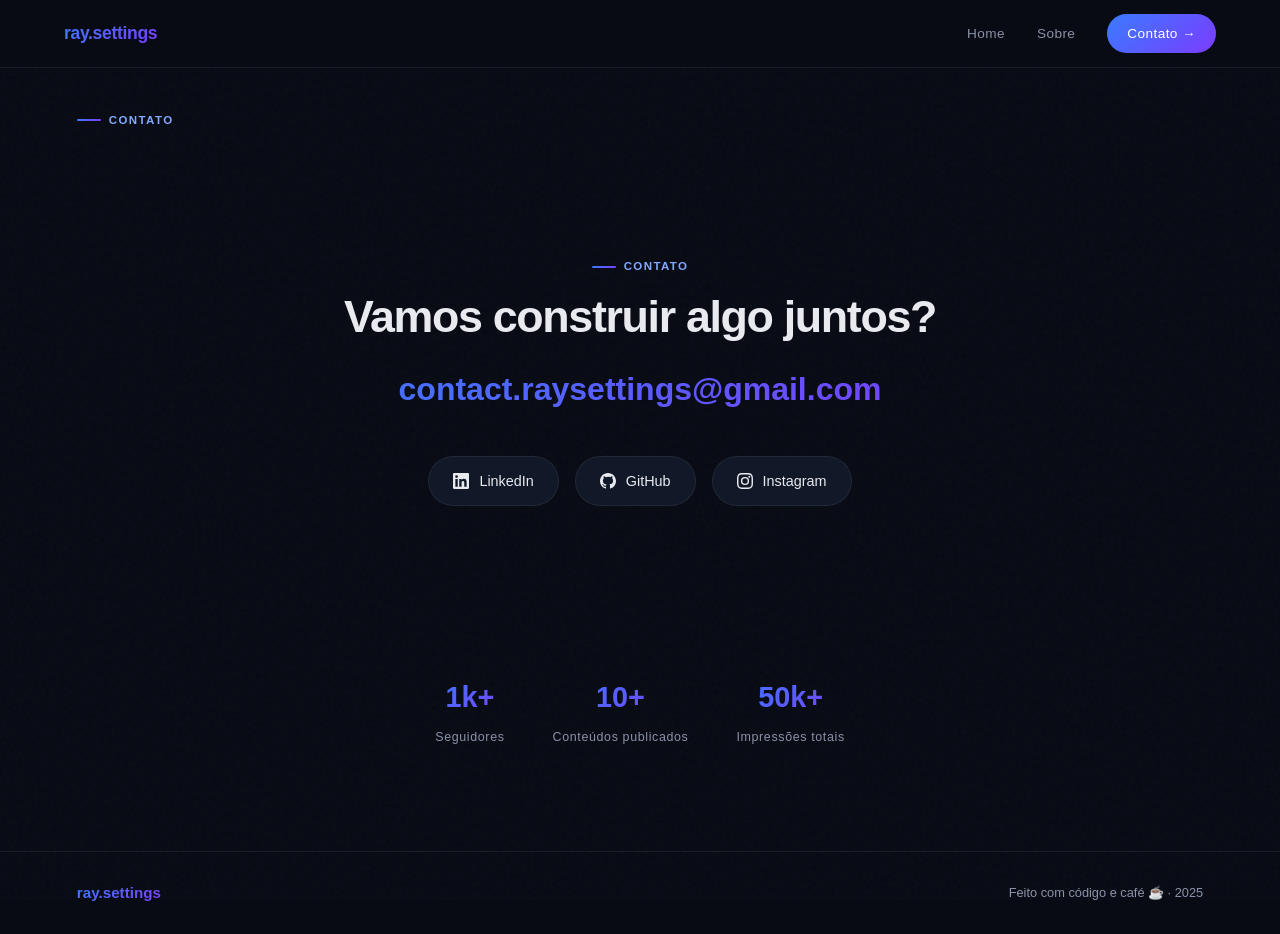
==== contato.html @ 5827b421 "feat: finalmente um portfolio" ====
<!DOCTYPE html>
<html lang="en">

<head>
    <meta charset="UTF-8">
    <meta name="viewport" content="width=device-width, initial-scale=1.0">
    <title>Contato</title>
    <link rel="stylesheet" href="pagina.css" />
    <link rel="preconnect" href="https://fonts.googleapis.com" />
    <link rel="preconnect" href="https://fonts.gstatic.com" crossorigin />
</head>

<body>
    <header>
        <div class="logo">ray.settings</div>
        <nav>
            <a href="index.html">Home</a>
            <a href="sobre.html">Sobre</a>
            <a href="contato.html" class="nav-cta">Contato →</a>
        </nav>
    </header>

    <section class="content-section" id="conteudo">
        <span class="section-label">Contato</span>
        <section id="contato">
            <div class="contact-inner">
                <span class="section-label">Contato</span>
                <h2 class="section-title">Vamos construir algo juntos?</h2>



                <a href="mailto:contact.raysettings@gmail.com" class="contact-email">contact.raysettings@gmail.com</a>

                <div class="contact-links">
                    <a href="https://www.linkedin.com/in/rayanne-melo" class="contact-link">
                        <svg width="16" height="16" viewBox="0 0 24 24" fill="currentColor">
                            <path
                                d="M20.447 20.452h-3.554v-5.569c0-1.328-.027-3.037-1.852-3.037-1.853 0-2.136 1.445-2.136 2.939v5.667H9.351V9h3.414v1.561h.046c.477-.9 1.637-1.85 3.37-1.85 3.601 0 4.267 2.37 4.267 5.455v6.286zM5.337 7.433a2.062 2.062 0 0 1-2.063-2.065 2.064 2.064 0 1 1 2.063 2.065zm1.782 13.019H3.555V9h3.564v11.452zM22.225 0H1.771C.792 0 0 .774 0 1.729v20.542C0 23.227.792 24 1.771 24h20.451C23.2 24 24 23.227 24 22.271V1.729C24 .774 23.2 0 22.222 0h.003z" />
                        </svg>
                        LinkedIn
                    </a>
                    <a href="https://github.com/rayannemd" class="contact-link">
                        <svg width="16" height="16" viewBox="0 0 24 24" fill="currentColor">
                            <path
                                d="M12 0C5.374 0 0 5.373 0 12c0 5.302 3.438 9.8 8.207 11.387.599.111.793-.261.793-.577v-2.234c-3.338.726-4.033-1.416-4.033-1.416-.546-1.387-1.333-1.756-1.333-1.756-1.089-.745.083-.729.083-.729 1.205.084 1.839 1.237 1.839 1.237 1.07 1.834 2.807 1.304 3.492.997.107-.775.418-1.305.762-1.604-2.665-.305-5.467-1.334-5.467-5.931 0-1.311.469-2.381 1.236-3.221-.124-.303-.535-1.524.117-3.176 0 0 1.008-.322 3.301 1.23A11.509 11.509 0 0 1 12 5.803c1.02.005 2.047.138 3.006.404 2.291-1.552 3.297-1.23 3.297-1.23.653 1.653.242 2.874.118 3.176.77.84 1.235 1.911 1.235 3.221 0 4.609-2.807 5.624-5.479 5.921.43.372.823 1.102.823 2.222v3.293c0 .319.192.694.801.576C20.566 21.797 24 17.3 24 12c0-6.627-5.373-12-12-12z" />
                        </svg>
                        GitHub
                    </a>
                    <a href="https://www.instagram.com/ray.settings" class="contact-link">
                        <svg width="16" height="16" viewBox="0 0 24 24" fill="currentColor">
                            <path
                                d="M12 2.163c3.204 0 3.584.012 4.85.07 3.252.148 4.771 1.691 4.919 4.919.058 1.265.069 1.645.069 4.849 0 3.205-.012 3.584-.069 4.849-.149 3.225-1.664 4.771-4.919 4.919-1.266.058-1.644.07-4.85.07-3.204 0-3.584-.012-4.849-.07-3.26-.149-4.771-1.699-4.919-4.92-.058-1.265-.07-1.644-.07-4.849 0-3.204.013-3.583.07-4.849.149-3.227 1.664-4.771 4.919-4.919 1.266-.057 1.645-.069 4.849-.069zM12 0C8.741 0 8.333.014 7.053.072 2.695.272.273 2.69.073 7.052.014 8.333 0 8.741 0 12c0 3.259.014 3.668.072 4.948.2 4.358 2.618 6.78 6.98 6.98C8.333 23.986 8.741 24 12 24c3.259 0 3.668-.014 4.948-.072 4.354-.2 6.782-2.618 6.979-6.98.059-1.28.073-1.689.073-4.948 0-3.259-.014-3.667-.072-4.947-.196-4.354-2.617-6.78-6.979-6.98C15.668.014 15.259 0 12 0zm0 5.838a6.162 6.162 0 1 0 0 12.324 6.162 6.162 0 0 0 0-12.324zM12 16a4 4 0 1 1 0-8 4 4 0 0 1 0 8zm6.406-11.845a1.44 1.44 0 1 0 0 2.881 1.44 1.44 0 0 0 0-2.881z" />
                        </svg>
                        Instagram
                    </a>
                </div>
            </div>
        </section>

        <div class="base-stats">
            <div class="stat">
                <span class="stat-num">1k+</span>
                <span class="stat-label">Seguidores</span>
            </div>
            <div class="stat">
                <span class="stat-num">10+</span>
                <span class="stat-label">Conteúdos publicados</span>
            </div>
            <div class="stat">
                <span class="stat-num">50k+</span>
                <span class="stat-label">Impressões totais</span>
            </div>
        </div>
    </section>

    <footer>
        <div class="footer-logo">ray.settings</div>
        <p>Feito com código e café ☕ · 2025</p>
    </footer>
</body>

</html>
---- pagina.css ----
*,
*::before,
*::after {
    box-sizing: border-box;
    margin: 0;
    padding: 0;
}

:root {
    --grad: linear-gradient(135deg, #3A7BFF, #7B3CFF);
    --grad-r: linear-gradient(135deg, #7B3CFF, #3A7BFF);
    --blue: #3A7BFF;
    --purple: #7B3CFF;
    --bg: #080b14;
    --bg2: #0d1120;
    --surface: #111827;
    --border: rgba(255, 255, 255, 0.07);
    --text: #e8eaf0;
    --muted: #8b92a9;
    --font-display: 'Syne', sans-serif;
    --font-body: 'DM Sans', sans-serif;
    --radius: 16px;
    --nav-h: 68px;
}

html {
    scroll-behavior: smooth;
}

body {
    background: var(--bg);
    color: var(--text);
    font-family: var(--font-body);
    font-weight: 400;
    line-height: 1.7;
    overflow-x: hidden;
}

/* ── NOISE OVERLAY ── */
body::before {
    content: '';
    position: fixed;
    inset: 0;
    z-index: 0;
    background-image: url("data:image/svg+xml,%3Csvg viewBox='0 0 256 256' xmlns='http://www.w3.org/2000/svg'%3E%3Cfilter id='n'%3E%3CfeTurbulence type='fractalNoise' baseFrequency='0.9' numOctaves='4' stitchTiles='stitch'/%3E%3C/filter%3E%3Crect width='100%25' height='100%25' filter='url(%23n)' opacity='1'/%3E%3C/svg%3E");
    opacity: 0.025;
    pointer-events: none;
}

/* ── NAV ── */
header {
    position: fixed;
    top: 0;
    left: 0;
    right: 0;
    z-index: 100;
    height: var(--nav-h);
    display: flex;
    align-items: center;
    justify-content: space-between;
    padding: 0 clamp(20px, 5vw, 80px);
    background: rgba(8, 11, 20, 0.75);
    backdrop-filter: blur(18px);
    border-bottom: 1px solid var(--border);
}

.logo {
    font-family: var(--font-display);
    font-weight: 800;
    font-size: 1.1rem;
    background: var(--grad);
    -webkit-background-clip: text;
    -webkit-text-fill-color: transparent;
    background-clip: text;
    letter-spacing: -0.02em;
}

nav {
    display: flex;
    align-items: center;
    gap: 32px;
}

nav a {
    color: var(--muted);
    text-decoration: none;
    font-size: 0.85rem;
    font-weight: 500;
    letter-spacing: 0.03em;
    transition: color 0.2s;
}

nav a:hover {
    color: var(--text);
}

.nav-cta {
    background: var(--grad);
    color: #fff !important;
    padding: 8px 20px;
    border-radius: 50px;
    font-weight: 500 !important;
    transition: opacity 0.2s !important;
}

.nav-cta:hover {
    opacity: 0.85;
}

/* ── BASE (antigo HERO) ── */
.base {
    min-height: 100vh;
    display: flex;
    flex-direction: column;
    align-items: center;
    justify-content: center;
    text-align: center;
    padding: calc(var(--nav-h) + 40px) clamp(20px, 6vw, 120px) 80px;
    position: relative;
    overflow: hidden;
}

.base-glow {
    position: absolute;
    top: -200px;
    left: 50%;
    transform: translateX(-50%);
    width: 700px;
    height: 700px;
    background: radial-gradient(circle, rgba(58, 123, 255, 0.18) 0%, rgba(123, 60, 255, 0.10) 50%, transparent 70%);
    pointer-events: none;
}

.base-badge {
    display: inline-flex;
    align-items: center;
    gap: 8px;
    background: rgba(58, 123, 255, 0.12);
    border: 1px solid rgba(58, 123, 255, 0.3);
    border-radius: 50px;
    padding: 6px 16px;
    font-size: 0.78rem;
    font-weight: 500;
    color: #82a8ff;
    letter-spacing: 0.05em;
    text-transform: uppercase;
    margin-bottom: 32px;
    animation: fadeUp 0.6s ease both;
}

.base-badge .dot {
    width: 6px;
    height: 6px;
    border-radius: 50%;
    background: #3A7BFF;
    animation: pulse 2s infinite;
}

.base h1 {
    font-family: var(--font-display);
    font-size: clamp(2.4rem, 6vw, 5rem);
    font-weight: 800;
    line-height: 1.05;
    letter-spacing: -0.03em;
    max-width: 800px;
    animation: fadeUp 0.6s 0.1s ease both;
}

.base h1 .grad-text {
    background: var(--grad);
    -webkit-background-clip: text;
    -webkit-text-fill-color: transparent;
    background-clip: text;
}

.base h4 {
    font-family: var(--font-display);
    color: var(--grad);
    font-size: clamp(1rem, 2vw, 1.2rem);
    margin-top: 16px;
    font-weight: 400;
    animation: fadeUp 0.6s 0.15s ease both;
}

.base p {
    color: var(--muted);
    font-size: clamp(1rem, 2vw, 1.2rem);
    max-width: 560px;
    margin: 24px auto 0;
    font-weight: 300;
    animation: fadeUp 0.6s 0.2s ease both;
}

.base-actions {
    display: flex;
    gap: 16px;
    flex-wrap: wrap;
    justify-content: center;
    margin-top: 44px;
    animation: fadeUp 0.6s 0.3s ease both;
}

.btn-primary {
    background: var(--grad);
    color: #fff;
    border: none;
    padding: 14px 32px;
    border-radius: 50px;
    font-family: var(--font-body);
    font-size: 0.95rem;
    font-weight: 500;
    cursor: pointer;
    text-decoration: none;
    display: inline-flex;
    align-items: center;
    gap: 8px;
    transition: transform 0.2s, box-shadow 0.2s;
    box-shadow: 0 0 32px rgba(58, 123, 255, 0.25);
}

.btn-primary:hover {
    transform: translateY(-2px);
    box-shadow: 0 8px 40px rgba(58, 123, 255, 0.4);
}

.btn-ghost {
    background: transparent;
    color: var(--text);
    border: 1px solid var(--border);
    padding: 14px 32px;
    border-radius: 50px;
    font-family: var(--font-body);
    font-size: 0.95rem;
    font-weight: 500;
    cursor: pointer;
    text-decoration: none;
    display: inline-flex;
    align-items: center;
    gap: 8px;
    transition: border-color 0.2s, background 0.2s;
}

.btn-ghost:hover {
    border-color: rgba(255, 255, 255, 0.3);
    background: rgba(255, 255, 255, 0.04);
}

    .base-stats {
        display: flex;
        gap: 48px;
        justify-content: center;
        margin-top: 64px;
        animation: fadeUp 0.6s 0.4s ease both;
    }

.stat {
    text-align: center;
}

.stat-num {
    font-family: var(--font-display);
    font-size: 1.8rem;
    font-weight: 800;
    background: var(--grad);
    -webkit-background-clip: text;
    -webkit-text-fill-color: transparent;
    background-clip: text;
    display: block;
}

.stat-label {
    font-size: 0.78rem;
    color: var(--muted);
    letter-spacing: 0.05em;
}

/* ── SECTION BASE ── */
section {
    padding: clamp(60px, 8vw, 120px) clamp(20px, 6vw, 120px);
    position: relative;
}

.section-label {
    display: inline-flex;
    align-items: center;
    gap: 8px;
    font-size: 0.72rem;
    letter-spacing: 0.12em;
    text-transform: uppercase;
    color: #82a8ff;
    font-weight: 600;
    margin-bottom: 16px;
}

.section-label::before {
    content: '';
    display: block;
    width: 24px;
    height: 2px;
    background: var(--grad);
    border-radius: 2px;
}

.section-title {
    font-family: var(--font-display);
    font-size: clamp(1.8rem, 4vw, 2.8rem);
    font-weight: 800;
    line-height: 1.1;
    letter-spacing: -0.03em;
    max-width: 640px;
}

/* ── SOBRE ── */

.about {
    background: var(--bg2);
}

.about-grid {
    display: grid;
    grid-template-columns: 1fr 1fr;
    gap: 64px;
    align-items: center;
    justify-content: center;
    margin-top: 52px;
}

/* PHOTO COLUMN */
.about-photo {
    display: flex;
    align-items: center;
    justify-content: center;
}

.photo-ring {
    width: 320px;
    height: 320px;
    border-radius: 999px;
    display: flex;
    align-items: center;
    justify-content: center;
    background: radial-gradient(circle at 30% 20%, rgba(123, 60, 255, 0.14), transparent 30%), rgba(255, 255, 255, 0.02);
    border: 1px solid rgba(255, 255, 255, 0.03);
    box-shadow: 0 20px 60px rgba(11, 14, 30, 0.6), 0 0 48px rgba(123, 60, 255, 0.06) inset;
    padding: 18px;
}

.avatar {
    width: 100%;
    height: 100%;
    border-radius: 999px;
    object-fit: cover;
    display: block;
    border: 1px solid rgba(10, 10, 10, 0.4);
}

/* TABS */
.tabs {
    display: flex;
    gap: 12px;
    margin-top: 42px;
    justify-content: center;
    max-width: 980px;
    margin-left: auto;
    margin-right: auto;
}

.tabs .tab {
    background: transparent;
    border: 1px solid var(--border);
    padding: 12px 18px;
    border-radius: 12px;
    cursor: pointer;
    color: var(--muted);
    font-weight: 600;
}

.tabs .tab.active {
    background: linear-gradient(90deg, rgba(123, 60, 255, 0.14), rgba(58, 123, 255, 0.08));
    border-color: rgba(58, 123, 255, 0.35);
    color: var(--text);
}

/* Tab panes */
.tab-content {
    max-width: 1100px;
    margin: 18px auto 0;
}

.tab-pane {
    display: none;
    margin-top: 20px;
}

.tab-pane.active {
    display: block;
}

.about-text p {
    color: var(--muted);
    margin-bottom: 20px;
    font-size: 1rem;
}

.about-text p:last-child {
    margin-bottom: 0;
}

.about-text strong {
    color: var(--text);
    font-weight: 500;
}

/* ── HABILIDADES ── */
.stack {
    padding: 28px;
    display: flex;
    gap: 12px;
    flex-wrap: wrap;
    justify-content: center;
    margin-top: 32px;
}

.tag {
    background: var(--surface);
    border: 1px solid var(--border);
    color: var(--text);
    padding: 8px 16px;
    border-radius: 12px;
    font-size: 0.85rem;
    font-weight: 500;
}

.skills-grid {
    display: grid;
    grid-template-columns: repeat(3, 1fr);
    gap: 24px;
    margin-top: 52px;
}

.skill-group {
    background: var(--surface);
    border: 1px solid var(--border);
    border-radius: var(--radius);
    padding: 28px;
}

.skill-group-title {
    font-family: var(--font-display);
    font-size: 0.85rem;
    font-weight: 700;
    letter-spacing: 0.06em;
    text-transform: uppercase;
    color: var(--muted);
    margin-bottom: 20px;
    display: flex;
    align-items: center;
    gap: 10px;
}

.skill-group-title span {
    width: 28px;
    height: 28px;
    border-radius: 8px;
    background: var(--grad);
    display: flex;
    align-items: center;
    justify-content: center;
    font-size: 0.85rem;
}

.skill-list {
    list-style: none;
    display: flex;
    flex-direction: column;
    gap: 12px;
}

.skill-item {
    display: flex;
    align-items: center;
    justify-content: space-between;
}

.skill-name {
    font-size: 0.9rem;
    color: var(--text);
}

.skill-bar-bg {
    width: 90px;
    height: 4px;
    background: rgba(255, 255, 255, 0.08);
    border-radius: 2px;
    overflow: hidden;
}

.skill-bar-fill {
    height: 100%;
    border-radius: 2px;
    background: var(--grad);
    transform-origin: left;
    animation: barGrow 1s 0.5s ease both;
}

/* ── DIFERENCIAIS ── */
.diff-grid {
    display: grid;
    grid-template-columns: repeat(auto-fill, minmax(280px, 1fr));
    gap: 24px;
    margin-top: 52px;
    max-width: 1100px;
    margin-left: auto;
    margin-right: auto;
}

.diff-card {
    background: var(--surface);
    border: 1px solid var(--border);
    border-radius: var(--radius);
    padding: 28px;
    position: relative;
    overflow: hidden;
    transition: border-color 0.25s;
}

.diff-card::before {
    content: '';
    position: absolute;
    top: 0;
    left: 0;
    right: 0;
    height: 2px;
    background: var(--grad);
    transform: scaleX(0);
    transform-origin: left;
    transition: transform 0.35s ease;
}

.diff-card:hover {
    border-color: rgba(58, 123, 255, 0.35);
}

.diff-card:hover::before {
    transform: scaleX(1);
}

.diff-num {
    font-family: var(--font-display);
    font-size: 3rem;
    font-weight: 800;
    line-height: 1;
    background: var(--grad);
    -webkit-background-clip: text;
    -webkit-text-fill-color: transparent;
    background-clip: text;
    opacity: 0.25;
    position: absolute;
    top: 20px;
    right: 24px;
}

.diff-card h3 {
    font-family: var(--font-display);
    font-size: 1.05rem;
    font-weight: 700;
    margin-bottom: 10px;
}

.diff-card p {
    color: var(--muted);
    font-size: 0.88rem;
}

/* ── CERTIFICADOS ── */
.cert-grid {
    display: grid;
    grid-template-columns: repeat(auto-fill, minmax(220px, 1fr));
    gap: 18px;
    margin-top: 18px;
    align-items: start;
}

.cert-card.diff-card {
    display: flex;
    flex-direction: column;
    text-decoration: none;
    color: inherit;
    padding: 16px;
}

.cert-img {
    width: 100%;
    height: 140px;
    object-fit: cover;
    border-radius: 8px;
    display: block;
    background: rgba(255, 255, 255, 0.02);
    border: 1px solid rgba(255, 255, 255, 0.02);
}

.cert-meta {
    padding-top: 12px;
}

.cert-meta h4 {
    margin: 0 0 6px 0;
    font-size: 1rem;
}

.cert-meta p {
    margin: 0;
    color: var(--muted);
    font-size: 0.88rem;
}

/* ── CONTATO ── */
.contact-inner {
    max-width: 700px;
    margin: 0 auto;
    text-align: center;
}

.contact-inner .section-label {
    justify-content: center;
}

.contact-inner .section-title {
    margin: 0 auto 20px;
}

.contact-sub {
    color: var(--muted);
    max-width: 460px;
    margin: 0 auto 48px;
}

.contact-links {
    display: flex;
    justify-content: center;
    gap: 16px;
    flex-wrap: wrap;
}

.contact-link {
    display: inline-flex;
    align-items: center;
    gap: 10px;
    background: var(--surface);
    border: 1px solid var(--border);
    color: var(--text);
    text-decoration: none;
    padding: 12px 24px;
    border-radius: 50px;
    font-size: 0.9rem;
    font-weight: 500;
    transition: border-color 0.2s, background 0.2s;
}

.contact-link:hover {
    border-color: rgba(58, 123, 255, 0.5);
    background: rgba(58, 123, 255, 0.08);
}

.contact-email {
    font-family: var(--font-display);
    font-size: clamp(1.3rem, 3vw, 2rem);
    font-weight: 700;
    background: var(--grad);
    -webkit-background-clip: text;
    -webkit-text-fill-color: transparent;
    background-clip: text;
    text-decoration: none;
    display: block;
    margin-bottom: 40px;
    transition: opacity 0.2s;
}

.contact-email:hover {
    opacity: 0.8;
}

/* ── FOOTER ── */
footer {
    border-top: 1px solid var(--border);
    padding: 28px clamp(20px, 6vw, 120px);
    display: flex;
    justify-content: space-between;
    align-items: center;
}

footer p {
    font-size: 0.8rem;
    color: var(--muted);
}

.footer-logo {
    font-family: var(--font-display);
    font-weight: 800;
    font-size: 0.95rem;
    background: var(--grad);
    -webkit-background-clip: text;
    -webkit-text-fill-color: transparent;
    background-clip: text;
}

@keyframes fadeUp {
    from {
        opacity: 0;
        transform: translateY(24px);
    }

    to {
        opacity: 1;
        transform: translateY(0);
    }
}

@keyframes pulse {

    0%,
    100% {
        opacity: 1;
        transform: scale(1);
    }

    50% {
        opacity: 0.5;
        transform: scale(0.85);
    }
}

@keyframes barGrow {
    from {
        transform: scaleX(0);
    }

    to {
        transform: scaleX(1);
    }
}

@media (max-width: 860px) {
    .about-grid {
        grid-template-columns: 1fr;
        gap: 40px;
    }

    .skills-grid {
        grid-template-columns: 1fr 1fr;
    }

    .content-grid {
        grid-template-columns: 1fr;
    }

    nav a:not(.nav-cta) {
        display: none;
    }
}

@media (max-width: 560px) {
    .base-stats {
        gap: 28px;
    }

    .skills-grid {
        grid-template-columns: 1fr;
    }

    footer {
        flex-direction: column;
        gap: 12px;
        text-align: center;
    }
}
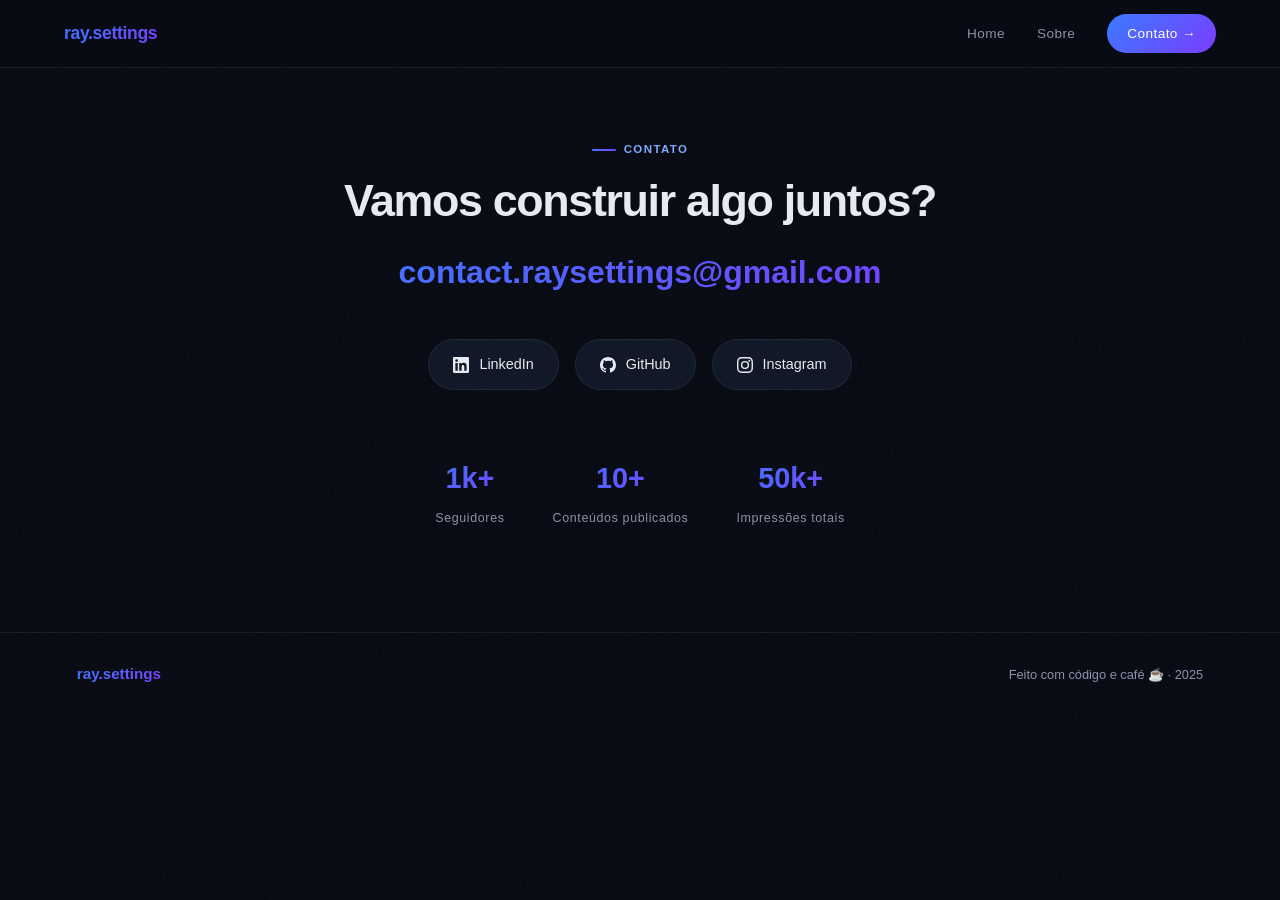
==== commit f85c00dc: "ajustando versao mobile" ====
--- a/contato.html
+++ b/contato.html
@@ -1,10 +1,10 @@
 <!DOCTYPE html>
-<html lang="en">
+<html lang="pt-BR">
 
 <head>
     <meta charset="UTF-8">
     <meta name="viewport" content="width=device-width, initial-scale=1.0">
-    <title>Contato</title>
+    <title>Contato — Rayanne Melo</title>
     <link rel="stylesheet" href="pagina.css" />
     <link rel="preconnect" href="https://fonts.googleapis.com" />
     <link rel="preconnect" href="https://fonts.gstatic.com" crossorigin />
@@ -18,46 +18,51 @@
             <a href="sobre.html">Sobre</a>
             <a href="contato.html" class="nav-cta">Contato →</a>
         </nav>
+        <button class="nav-toggle" id="nav-toggle" aria-label="Abrir menu">
+            <span></span>
+            <span></span>
+            <span></span>
+        </button>
     </header>
+    <div class="mobile-nav" id="mobile-nav">
+        <a href="index.html">Home</a>
+        <a href="sobre.html">Sobre</a>
+        <a href="contato.html" class="nav-cta">Contato →</a>
+    </div>
 
-    <section class="content-section" id="conteudo">
-        <span class="section-label">Contato</span>
-        <section id="contato">
-            <div class="contact-inner">
-                <span class="section-label">Contato</span>
-                <h2 class="section-title">Vamos construir algo juntos?</h2>
+    <section class="main-section" id="contato">
+        <div class="contact-inner">
+            <span class="section-label">Contato</span>
+            <h2 class="section-title">Vamos construir algo juntos?</h2>
 
+            <a href="mailto:contact.raysettings@gmail.com" class="contact-email">contact.raysettings@gmail.com</a>
 
+            <div class="contact-links">
+                <a href="https://www.linkedin.com/in/rayanne-melo" class="contact-link">
+                    <svg width="16" height="16" viewBox="0 0 24 24" fill="currentColor">
+                        <path
+                            d="M20.447 20.452h-3.554v-5.569c0-1.328-.027-3.037-1.852-3.037-1.853 0-2.136 1.445-2.136 2.939v5.667H9.351V9h3.414v1.561h.046c.477-.9 1.637-1.85 3.37-1.85 3.601 0 4.267 2.37 4.267 5.455v6.286zM5.337 7.433a2.062 2.062 0 0 1-2.063-2.065 2.064 2.064 0 1 1 2.063 2.065zm1.782 13.019H3.555V9h3.564v11.452zM22.225 0H1.771C.792 0 0 .774 0 1.729v20.542C0 23.227.792 24 1.771 24h20.451C23.2 24 24 23.227 24 22.271V1.729C24 .774 23.2 0 22.222 0h.003z" />
+                    </svg>
+                    LinkedIn
+                </a>
+                <a href="https://github.com/rayannemd" class="contact-link">
+                    <svg width="16" height="16" viewBox="0 0 24 24" fill="currentColor">
+                        <path
+                            d="M12 0C5.374 0 0 5.373 0 12c0 5.302 3.438 9.8 8.207 11.387.599.111.793-.261.793-.577v-2.234c-3.338.726-4.033-1.416-4.033-1.416-.546-1.387-1.333-1.756-1.333-1.756-1.089-.745.083-.729.083-.729 1.205.084 1.839 1.237 1.839 1.237 1.07 1.834 2.807 1.304 3.492.997.107-.775.418-1.305.762-1.604-2.665-.305-5.467-1.334-5.467-5.931 0-1.311.469-2.381 1.236-3.221-.124-.303-.535-1.524.117-3.176 0 0 1.008-.322 3.301 1.23A11.509 11.509 0 0 1 12 5.803c1.02.005 2.047.138 3.006.404 2.291-1.552 3.297-1.23 3.297-1.23.653 1.653.242 2.874.118 3.176.77.84 1.235 1.911 1.235 3.221 0 4.609-2.807 5.624-5.479 5.921.43.372.823 1.102.823 2.222v3.293c0 .319.192.694.801.576C20.566 21.797 24 17.3 24 12c0-6.627-5.373-12-12-12z" />
+                    </svg>
+                    GitHub
+                </a>
+                <a href="https://www.instagram.com/ray.settings" class="contact-link">
+                    <svg width="16" height="16" viewBox="0 0 24 24" fill="currentColor">
+                        <path
+                            d="M12 2.163c3.204 0 3.584.012 4.85.07 3.252.148 4.771 1.691 4.919 4.919.058 1.265.069 1.645.069 4.849 0 3.205-.012 3.584-.069 4.849-.149 3.225-1.664 4.771-4.919 4.919-1.266.058-1.644.07-4.85.07-3.204 0-3.584-.012-4.849-.07-3.26-.149-4.771-1.699-4.919-4.92-.058-1.265-.07-1.644-.07-4.849 0-3.204.013-3.583.07-4.849.149-3.227 1.664-4.771 4.919-4.919 1.266-.057 1.645-.069 4.849-.069zM12 0C8.741 0 8.333.014 7.053.072 2.695.272.273 2.69.073 7.052.014 8.333 0 8.741 0 12c0 3.259.014 3.668.072 4.948.2 4.358 2.618 6.78 6.98 6.98C8.333 23.986 8.741 24 12 24c3.259 0 3.668-.014 4.948-.072 4.354-.2 6.782-2.618 6.979-6.98.059-1.28.073-1.689.073-4.948 0-3.259-.014-3.667-.072-4.947-.196-4.354-2.617-6.78-6.979-6.98C15.668.014 15.259 0 12 0zm0 5.838a6.162 6.162 0 1 0 0 12.324 6.162 6.162 0 0 0 0-12.324zM12 16a4 4 0 1 1 0-8 4 4 0 0 1 0 8zm6.406-11.845a1.44 1.44 0 1 0 0 2.881 1.44 1.44 0 0 0 0-2.881z" />
+                    </svg>
+                    Instagram
+                </a>
+            </div>
+        </div>
 
-                <a href="mailto:contact.raysettings@gmail.com" class="contact-email">contact.raysettings@gmail.com</a>
-
-                <div class="contact-links">
-                    <a href="https://www.linkedin.com/in/rayanne-melo" class="contact-link">
-                        <svg width="16" height="16" viewBox="0 0 24 24" fill="currentColor">
-                            <path
-                                d="M20.447 20.452h-3.554v-5.569c0-1.328-.027-3.037-1.852-3.037-1.853 0-2.136 1.445-2.136 2.939v5.667H9.351V9h3.414v1.561h.046c.477-.9 1.637-1.85 3.37-1.85 3.601 0 4.267 2.37 4.267 5.455v6.286zM5.337 7.433a2.062 2.062 0 0 1-2.063-2.065 2.064 2.064 0 1 1 2.063 2.065zm1.782 13.019H3.555V9h3.564v11.452zM22.225 0H1.771C.792 0 0 .774 0 1.729v20.542C0 23.227.792 24 1.771 24h20.451C23.2 24 24 23.227 24 22.271V1.729C24 .774 23.2 0 22.222 0h.003z" />
-                        </svg>
-                        LinkedIn
-                    </a>
-                    <a href="https://github.com/rayannemd" class="contact-link">
-                        <svg width="16" height="16" viewBox="0 0 24 24" fill="currentColor">
-                            <path
-                                d="M12 0C5.374 0 0 5.373 0 12c0 5.302 3.438 9.8 8.207 11.387.599.111.793-.261.793-.577v-2.234c-3.338.726-4.033-1.416-4.033-1.416-.546-1.387-1.333-1.756-1.333-1.756-1.089-.745.083-.729.083-.729 1.205.084 1.839 1.237 1.839 1.237 1.07 1.834 2.807 1.304 3.492.997.107-.775.418-1.305.762-1.604-2.665-.305-5.467-1.334-5.467-5.931 0-1.311.469-2.381 1.236-3.221-.124-.303-.535-1.524.117-3.176 0 0 1.008-.322 3.301 1.23A11.509 11.509 0 0 1 12 5.803c1.02.005 2.047.138 3.006.404 2.291-1.552 3.297-1.23 3.297-1.23.653 1.653.242 2.874.118 3.176.77.84 1.235 1.911 1.235 3.221 0 4.609-2.807 5.624-5.479 5.921.43.372.823 1.102.823 2.222v3.293c0 .319.192.694.801.576C20.566 21.797 24 17.3 24 12c0-6.627-5.373-12-12-12z" />
-                        </svg>
-                        GitHub
-                    </a>
-                    <a href="https://www.instagram.com/ray.settings" class="contact-link">
-                        <svg width="16" height="16" viewBox="0 0 24 24" fill="currentColor">
-                            <path
-                                d="M12 2.163c3.204 0 3.584.012 4.85.07 3.252.148 4.771 1.691 4.919 4.919.058 1.265.069 1.645.069 4.849 0 3.205-.012 3.584-.069 4.849-.149 3.225-1.664 4.771-4.919 4.919-1.266.058-1.644.07-4.85.07-3.204 0-3.584-.012-4.849-.07-3.26-.149-4.771-1.699-4.919-4.92-.058-1.265-.07-1.644-.07-4.849 0-3.204.013-3.583.07-4.849.149-3.227 1.664-4.771 4.919-4.919 1.266-.057 1.645-.069 4.849-.069zM12 0C8.741 0 8.333.014 7.053.072 2.695.272.273 2.69.073 7.052.014 8.333 0 8.741 0 12c0 3.259.014 3.668.072 4.948.2 4.358 2.618 6.78 6.98 6.98C8.333 23.986 8.741 24 12 24c3.259 0 3.668-.014 4.948-.072 4.354-.2 6.782-2.618 6.979-6.98.059-1.28.073-1.689.073-4.948 0-3.259-.014-3.667-.072-4.947-.196-4.354-2.617-6.78-6.979-6.98C15.668.014 15.259 0 12 0zm0 5.838a6.162 6.162 0 1 0 0 12.324 6.162 6.162 0 0 0 0-12.324zM12 16a4 4 0 1 1 0-8 4 4 0 0 1 0 8zm6.406-11.845a1.44 1.44 0 1 0 0 2.881 1.44 1.44 0 0 0 0-2.881z" />
-                        </svg>
-                        Instagram
-                    </a>
-                </div>
-            </div>
-        </section>
-
-        <div class="base-stats">
+        <div class="base-stats" style="margin-top: 64px;">
             <div class="stat">
                 <span class="stat-num">1k+</span>
                 <span class="stat-label">Seguidores</span>
@@ -77,6 +82,8 @@
         <div class="footer-logo">ray.settings</div>
         <p>Feito com código e café ☕ · 2025</p>
     </footer>
+
+    <script src="main.js"></script>
 </body>
 
-</html>+</html>
--- a/pagina.css
+++ b/pagina.css
@@ -249,6 +249,7 @@
         display: flex;
         gap: 48px;
         justify-content: center;
+        flex-wrap: wrap;
         margin-top: 64px;
         animation: fadeUp 0.6s 0.4s ease both;
     }
@@ -310,6 +311,11 @@
     max-width: 640px;
 }
 
+/* ── FIRST SECTION (accounts for fixed nav) ── */
+.main-section {
+    padding-top: calc(var(--nav-h) + clamp(40px, 5vw, 80px));
+}
+
 /* ── SOBRE ── */
 
 .about {
@@ -333,8 +339,8 @@
 }
 
 .photo-ring {
-    width: 320px;
-    height: 320px;
+    width: min(320px, 80vw);
+    height: min(320px, 80vw);
     border-radius: 999px;
     display: flex;
     align-items: center;
@@ -358,6 +364,7 @@
 .tabs {
     display: flex;
     gap: 12px;
+    flex-wrap: wrap;
     margin-top: 42px;
     justify-content: center;
     max-width: 980px;
@@ -704,6 +711,94 @@
     background-clip: text;
 }
 
+/* ── MOBILE NAV ── */
+.nav-toggle {
+    display: none;
+    flex-direction: column;
+    justify-content: center;
+    gap: 5px;
+    background: none;
+    border: none;
+    cursor: pointer;
+    padding: 6px;
+    border-radius: 8px;
+    transition: background 0.2s;
+}
+
+.nav-toggle:hover {
+    background: rgba(255, 255, 255, 0.06);
+}
+
+.nav-toggle span {
+    display: block;
+    width: 22px;
+    height: 2px;
+    background: var(--text);
+    border-radius: 2px;
+    transition: transform 0.3s ease, opacity 0.2s ease;
+}
+
+.nav-toggle.open span:nth-child(1) {
+    transform: translateY(7px) rotate(45deg);
+}
+
+.nav-toggle.open span:nth-child(2) {
+    opacity: 0;
+    transform: scaleX(0);
+}
+
+.nav-toggle.open span:nth-child(3) {
+    transform: translateY(-7px) rotate(-45deg);
+}
+
+.mobile-nav {
+    display: none;
+    position: fixed;
+    top: var(--nav-h);
+    left: 0;
+    right: 0;
+    z-index: 99;
+    background: rgba(8, 11, 20, 0.97);
+    backdrop-filter: blur(18px);
+    border-bottom: 1px solid var(--border);
+    flex-direction: column;
+    padding: 16px clamp(20px, 5vw, 40px) 24px;
+}
+
+.mobile-nav.open {
+    display: flex;
+}
+
+.mobile-nav a {
+    color: var(--muted);
+    text-decoration: none;
+    font-size: 0.95rem;
+    font-weight: 500;
+    padding: 14px 0;
+    border-bottom: 1px solid var(--border);
+    display: block;
+    transition: color 0.2s;
+}
+
+.mobile-nav a:last-child {
+    border-bottom: none;
+}
+
+.mobile-nav a:hover {
+    color: var(--text);
+}
+
+.mobile-nav .nav-cta {
+    background: var(--grad);
+    color: #fff !important;
+    -webkit-text-fill-color: #fff !important;
+    padding: 12px 20px;
+    border-radius: 50px;
+    text-align: center;
+    border-bottom: none !important;
+    margin-top: 8px;
+}
+
 @keyframes fadeUp {
     from {
         opacity: 0;
@@ -746,6 +841,10 @@
         gap: 40px;
     }
 
+    .about-photo {
+        order: -1;
+    }
+
     .skills-grid {
         grid-template-columns: 1fr 1fr;
     }
@@ -754,14 +853,18 @@
         grid-template-columns: 1fr;
     }
 
-    nav a:not(.nav-cta) {
+    nav a {
         display: none;
+    }
+
+    .nav-toggle {
+        display: flex;
     }
 }
 
 @media (max-width: 560px) {
     .base-stats {
-        gap: 28px;
+        gap: 24px;
     }
 
     .skills-grid {
@@ -773,4 +876,29 @@
         gap: 12px;
         text-align: center;
     }
+
+    .base-actions {
+        flex-direction: column;
+        align-items: stretch;
+    }
+
+    .base-actions .btn-primary,
+    .base-actions .btn-ghost {
+        justify-content: center;
+    }
+
+    .contact-links {
+        flex-direction: column;
+        align-items: center;
+    }
+
+    .contact-link {
+        width: 100%;
+        max-width: 280px;
+        justify-content: center;
+    }
+
+    .diff-grid {
+        grid-template-columns: 1fr;
+    }
 }
